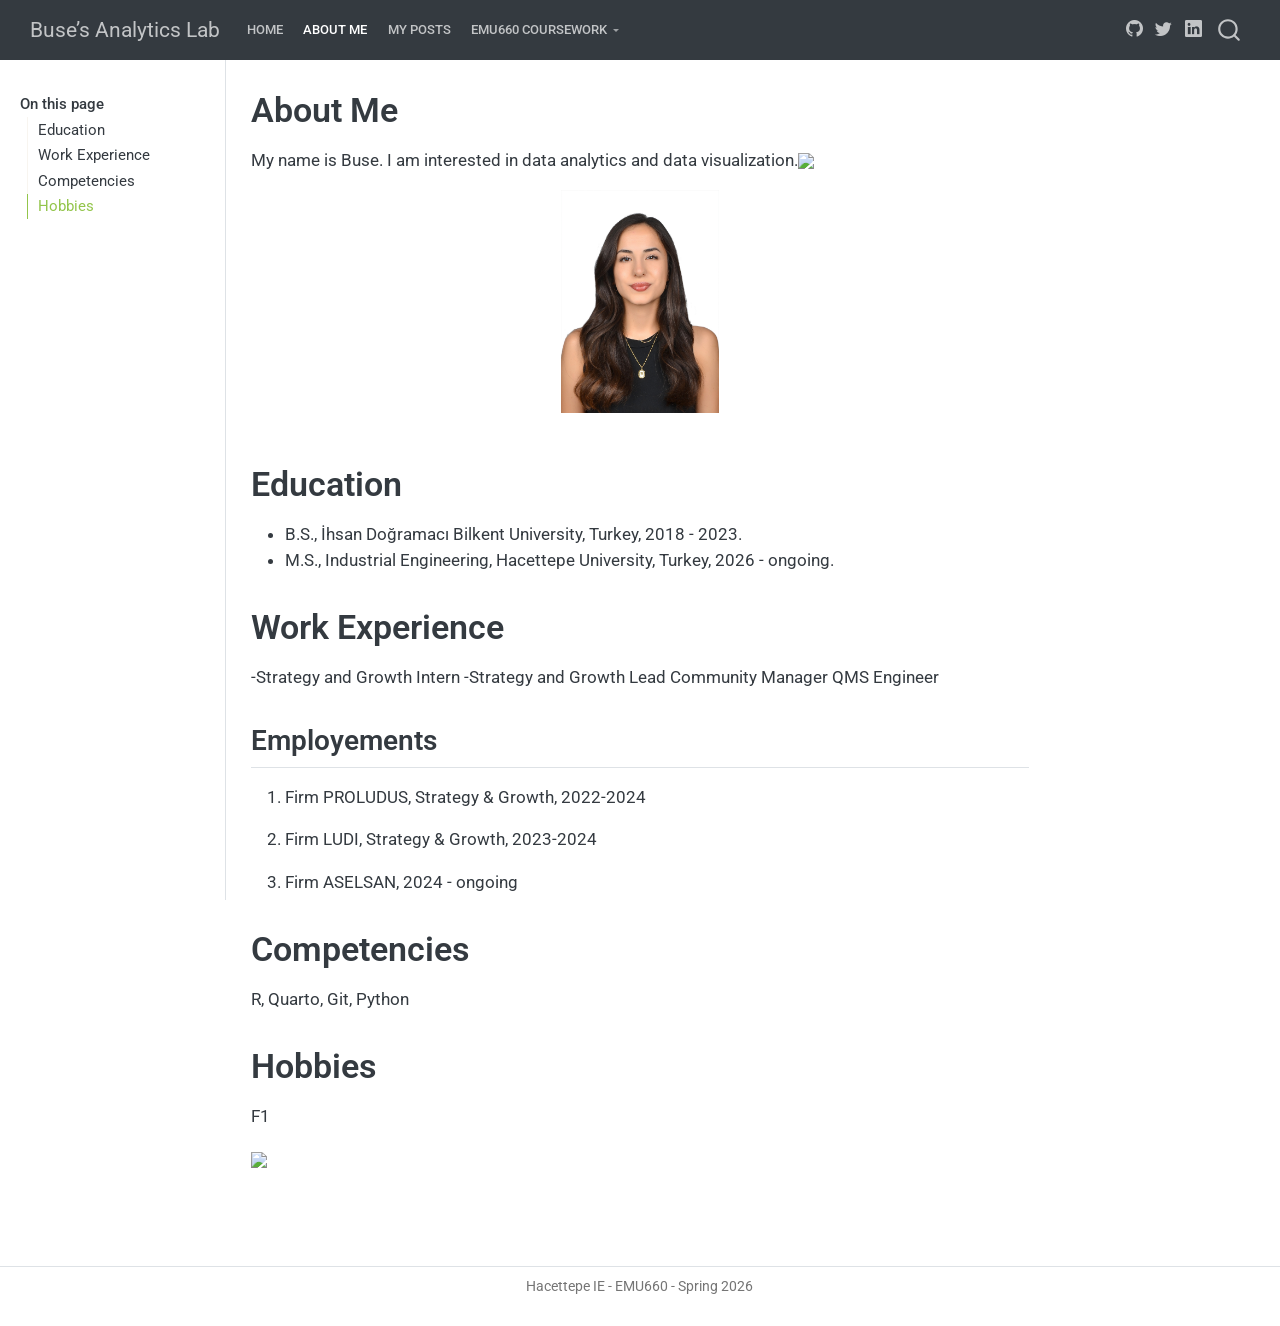
==== docs/about.html @ 3fb6883b "theme" ====
<!DOCTYPE html>
<html xmlns="http://www.w3.org/1999/xhtml" lang="en" xml:lang="en"><head>

<meta charset="utf-8">
<meta name="generator" content="quarto-1.9.35">

<meta name="viewport" content="width=device-width, initial-scale=1.0, user-scalable=yes">


<title>About Me – Buse’s Analytics Lab</title>
<style>
/* Default styles provided by pandoc.
** See https://pandoc.org/MANUAL.html#variables-for-html for config info.
*/
code{white-space: pre-wrap;}
span.smallcaps{font-variant: small-caps;}
div.columns{display: flex; gap: min(4vw, 1.5em);}
div.column{flex: auto; overflow-x: auto;}
div.hanging-indent{margin-left: 1.5em; text-indent: -1.5em;}
ul.task-list{list-style: none;}
ul.task-list li input[type="checkbox"] {
  width: 0.8em;
  margin: 0 0.8em 0.2em -1em; /* quarto-specific, see https://github.com/quarto-dev/quarto-cli/issues/4556 */ 
  vertical-align: middle;
}
</style>


<script src="site_libs/quarto-nav/quarto-nav.js"></script>
<script src="site_libs/quarto-nav/headroom.min.js"></script>
<script src="site_libs/clipboard/clipboard.min.js"></script>
<script src="site_libs/quarto-search/autocomplete.umd.js"></script>
<script src="site_libs/quarto-search/fuse.min.js"></script>
<script src="site_libs/quarto-search/quarto-search.js"></script>
<meta name="quarto:offset" content="./">
<script src="site_libs/quarto-html/quarto.js" type="module"></script>
<script src="site_libs/quarto-html/tabsets/tabsets.js" type="module"></script>
<script src="site_libs/quarto-html/popper.min.js"></script>
<script src="site_libs/quarto-html/tippy.umd.min.js"></script>
<script src="site_libs/quarto-html/anchor.min.js"></script>
<link href="site_libs/quarto-html/tippy.css" rel="stylesheet">
<link href="site_libs/quarto-html/quarto-syntax-highlighting-46f66b053e56abd73bb6e954d61a315b.css" rel="stylesheet" id="quarto-text-highlighting-styles">
<script src="site_libs/bootstrap/bootstrap.min.js"></script>
<link href="site_libs/bootstrap/bootstrap-icons.css" rel="stylesheet">
<link href="site_libs/bootstrap/bootstrap-ee70a2fd9df5cf4968f0e9381ab63cde.min.css" rel="stylesheet" append-hash="true" id="quarto-bootstrap" data-mode="light">
<script id="quarto-search-options" type="application/json">{
  "location": "navbar",
  "copy-button": false,
  "collapse-after": 3,
  "panel-placement": "end",
  "type": "overlay",
  "limit": 50,
  "keyboard-shortcut": [
    "f",
    "/",
    "s"
  ],
  "show-item-context": false,
  "language": {
    "search-no-results-text": "No results",
    "search-matching-documents-text": "matching documents",
    "search-copy-link-title": "Copy link to search",
    "search-hide-matches-text": "Hide additional matches",
    "search-more-match-text": "more match in this document",
    "search-more-matches-text": "more matches in this document",
    "search-clear-button-title": "Clear",
    "search-text-placeholder": "",
    "search-detached-cancel-button-title": "Cancel",
    "search-submit-button-title": "Submit",
    "search-label": "Search"
  }
}</script>


<link rel="stylesheet" href="styles.css">
</head>

<body class="docked nav-fixed quarto-light">

<div id="quarto-search-results"></div>
  <header id="quarto-header" class="headroom fixed-top">
    <nav class="navbar navbar-expand-lg " data-bs-theme="dark">
      <div class="navbar-container container-fluid">
      <div class="navbar-brand-container mx-auto">
    <a class="navbar-brand" href="./index.html">
    <span class="navbar-title">Buse’s Analytics Lab</span>
    </a>
  </div>
            <div id="quarto-search" class="" title="Search"></div>
          <button class="navbar-toggler" type="button" data-bs-toggle="collapse" data-bs-target="#navbarCollapse" aria-controls="navbarCollapse" role="menu" aria-expanded="false" aria-label="Toggle navigation" onclick="if (window.quartoToggleHeadroom) { window.quartoToggleHeadroom(); }">
  <span class="navbar-toggler-icon"></span>
</button>
          <div class="collapse navbar-collapse" id="navbarCollapse">
            <ul class="navbar-nav navbar-nav-scroll me-auto">
  <li class="nav-item">
    <a class="nav-link" href="./index.html"> 
<span class="menu-text">Home</span></a>
  </li>  
  <li class="nav-item">
    <a class="nav-link active" href="./about.html" aria-current="page"> 
<span class="menu-text">About Me</span></a>
  </li>  
  <li class="nav-item">
    <a class="nav-link" href="./posts.html"> 
<span class="menu-text">My Posts</span></a>
  </li>  
  <li class="nav-item dropdown ">
    <a class="nav-link dropdown-toggle" href="#" id="nav-menu-emu660-coursework" role="link" data-bs-toggle="dropdown" aria-expanded="false">
 <span class="menu-text">EMU660 Coursework</span>
    </a>
    <ul class="dropdown-menu" aria-labelledby="nav-menu-emu660-coursework">    
        <li>
    <a class="dropdown-item" href="./assignments.html">
 <span class="dropdown-text">Assignments</span></a>
  </li>  
        <li>
    <a class="dropdown-item" href="./project.html">
 <span class="dropdown-text">Project</span></a>
  </li>  
    </ul>
  </li>
</ul>
          </div> <!-- /navcollapse -->
            <div class="quarto-navbar-tools tools-wide">
    <a href="https://emu-hacettepe-analytics.github.io/emu660-spring2026-buseyidogan26/about.html" title="" class="quarto-navigation-tool px-1" aria-label=""><i class="bi bi-github"></i></a>
    <a href="https://twitter.com" title="" class="quarto-navigation-tool px-1" aria-label=""><i class="bi bi-twitter"></i></a>
    <a href="https://www.linkedin.com/in/buse-eyidoğan-179a391bb?utm_source=share_via&amp;utm_content=profile&amp;utm_medium=member_ios" title="" class="quarto-navigation-tool px-1" aria-label=""><i class="bi bi-linkedin"></i></a>
</div>
      </div> <!-- /container-fluid -->
    </nav>
</header>
<!-- content -->
<div id="quarto-content" class="quarto-container page-columns page-rows-contents page-layout-article page-navbar">
<!-- sidebar -->
  <nav id="quarto-sidebar" class="sidebar collapse collapse-horizontal quarto-sidebar-collapse-item sidebar-navigation docked overflow-auto">
    <nav id="TOC" role="doc-toc" class="toc-active">
    <h2 id="toc-title">On this page</h2>
   
  <ul>
  <li><a href="#education" id="toc-education" class="nav-link active" data-scroll-target="#education">Education</a></li>
  <li><a href="#work-experience" id="toc-work-experience" class="nav-link" data-scroll-target="#work-experience">Work Experience</a>
  <ul class="collapse">
  <li><a href="#employements" id="toc-employements" class="nav-link" data-scroll-target="#employements">Employements</a></li>
  </ul></li>
  <li><a href="#competencies" id="toc-competencies" class="nav-link" data-scroll-target="#competencies">Competencies</a></li>
  <li><a href="#hobbies" id="toc-hobbies" class="nav-link" data-scroll-target="#hobbies">Hobbies</a></li>
  </ul>
</nav>
</nav>
<div id="quarto-sidebar-glass" class="quarto-sidebar-collapse-item" data-bs-toggle="collapse" data-bs-target=".quarto-sidebar-collapse-item"></div>
<!-- margin-sidebar -->
    <div id="quarto-margin-sidebar" class="sidebar margin-sidebar zindex-bottom">
    </div>
<!-- main -->
<main class="content" id="quarto-document-content">

<header id="title-block-header" class="quarto-title-block default">
<div class="quarto-title">
<h1 class="title">About Me</h1>
</div>



<div class="quarto-title-meta">

    
  
    
  </div>
  


</header>


<p>My name is Buse. I am interested in data analytics and data visualization.<img src="https://media3.giphy.com/media/v1.Y2lkPTc5MGI3NjExd25ycTlsNHBscjhxY2doNWNkNmxwaXU2MWpmZmt5aDAzOXpjMnJ4dyZlcD12MV9pbnRlcm5hbF9naWZfYnlfaWQmY3Q9Zw/xT9C25UNTwfZuk85WP/giphy.gif" class="img-fluid" width="131"></p>
<div class="quarto-figure quarto-figure-center">
<figure class="figure">
<p><img src="images/buse.JPG" class="quarto-figure quarto-figure-center figure-img" style="width:4.2cm;height:5.9cm"></p>
</figure>
</div>
<section id="education" class="level1">
<h1>Education</h1>
<ul>
<li>B.S., İhsan Doğramacı Bilkent University, Turkey, 2018 - 2023.</li>
<li>M.S., Industrial Engineering, Hacettepe University, Turkey, 2026 - ongoing.</li>
</ul>
</section>
<section id="work-experience" class="level1">
<h1>Work Experience</h1>
<p>-Strategy and Growth Intern -Strategy and Growth Lead Community Manager QMS Engineer</p>
<section id="employements" class="level2">
<h2 class="anchored" data-anchor-id="employements">Employements</h2>
<ol type="1">
<li><p>Firm PROLUDUS, Strategy &amp; Growth, 2022-2024</p></li>
<li><p>Firm LUDI, Strategy &amp; Growth, 2023-2024</p></li>
<li><p>Firm ASELSAN, 2024 - ongoing</p></li>
</ol>
</section>
</section>
<section id="competencies" class="level1">
<h1>Competencies</h1>
<p>R, Quarto, Git, Python</p>
</section>
<section id="hobbies" class="level1">
<h1>Hobbies</h1>
<p>F1</p>
<p><img src="https://media1.giphy.com/media/v1.Y2lkPTc5MGI3NjExZXc0NzE2MzVzMmNwZmR6MG54a20zd2dpbXdqZHBzNnlwano4amI5aiZlcD12MV9pbnRlcm5hbF9naWZfYnlfaWQmY3Q9Zw/Irb20yXtA2QStkUnrE/giphy.gif" class="img-fluid" width="160"></p>


</section>

<a onclick="window.scrollTo(0, 0); return false;" role="button" id="quarto-back-to-top"><i class="bi bi-arrow-up"></i> Back to top</a></main> <!-- /main -->
<script id="quarto-html-after-body" type="application/javascript">
  window.document.addEventListener("DOMContentLoaded", function (event) {
    const icon = "";
    const anchorJS = new window.AnchorJS();
    anchorJS.options = {
      placement: 'right',
      icon: icon
    };
    anchorJS.add('.anchored');
    const isCodeAnnotation = (el) => {
      for (const clz of el.classList) {
        if (clz.startsWith('code-annotation-')) {                     
          return true;
        }
      }
      return false;
    }
    const onCopySuccess = function(e) {
      // button target
      const button = e.trigger;
      // don't keep focus
      button.blur();
      // flash "checked"
      button.classList.add('code-copy-button-checked');
      var currentTitle = button.getAttribute("title");
      button.setAttribute("title", "Copied!");
      let tooltip;
      if (window.bootstrap) {
        button.setAttribute("data-bs-toggle", "tooltip");
        button.setAttribute("data-bs-placement", "left");
        button.setAttribute("data-bs-title", "Copied!");
        tooltip = new bootstrap.Tooltip(button, 
          { trigger: "manual", 
            customClass: "code-copy-button-tooltip",
            offset: [0, -8]});
        tooltip.show();    
      }
      setTimeout(function() {
        if (tooltip) {
          tooltip.hide();
          button.removeAttribute("data-bs-title");
          button.removeAttribute("data-bs-toggle");
          button.removeAttribute("data-bs-placement");
        }
        button.setAttribute("title", currentTitle);
        button.classList.remove('code-copy-button-checked');
      }, 1000);
      // clear code selection
      e.clearSelection();
    }
    const getTextToCopy = function(trigger) {
      const outerScaffold = trigger.parentElement.cloneNode(true);
      const codeEl = outerScaffold.querySelector('code');
      for (const childEl of codeEl.children) {
        if (isCodeAnnotation(childEl)) {
          childEl.remove();
        }
      }
      return codeEl.innerText;
    }
    const clipboard = new window.ClipboardJS('.code-copy-button:not([data-in-quarto-modal])', {
      text: getTextToCopy
    });
    clipboard.on('success', onCopySuccess);
    if (window.document.getElementById('quarto-embedded-source-code-modal')) {
      const clipboardModal = new window.ClipboardJS('.code-copy-button[data-in-quarto-modal]', {
        text: getTextToCopy,
        container: window.document.getElementById('quarto-embedded-source-code-modal')
      });
      clipboardModal.on('success', onCopySuccess);
    }
      var localhostRegex = new RegExp(/^(?:http|https):\/\/localhost\:?[0-9]*\//);
      var mailtoRegex = new RegExp(/^mailto:/);
        var filterRegex = new RegExp('/' + window.location.host + '/');
      var isInternal = (href) => {
          return filterRegex.test(href) || localhostRegex.test(href) || mailtoRegex.test(href);
      }
      // Inspect non-navigation links and adorn them if external
     var links = window.document.querySelectorAll('a[href]:not(.nav-link):not(.navbar-brand):not(.toc-action):not(.sidebar-link):not(.sidebar-item-toggle):not(.pagination-link):not(.no-external):not([aria-hidden]):not(.dropdown-item):not(.quarto-navigation-tool):not(.about-link)');
      for (var i=0; i<links.length; i++) {
        const link = links[i];
        if (!isInternal(link.href)) {
          // undo the damage that might have been done by quarto-nav.js in the case of
          // links that we want to consider external
          if (link.dataset.originalHref !== undefined) {
            link.href = link.dataset.originalHref;
          }
        }
      }
    function tippyHover(el, contentFn, onTriggerFn, onUntriggerFn) {
      const config = {
        allowHTML: true,
        maxWidth: 500,
        delay: 100,
        arrow: false,
        appendTo: function(el) {
            return el.parentElement;
        },
        interactive: true,
        interactiveBorder: 10,
        theme: 'quarto',
        placement: 'bottom-start',
      };
      if (contentFn) {
        config.content = contentFn;
      }
      if (onTriggerFn) {
        config.onTrigger = onTriggerFn;
      }
      if (onUntriggerFn) {
        config.onUntrigger = onUntriggerFn;
      }
      window.tippy(el, config); 
    }
    const noterefs = window.document.querySelectorAll('a[role="doc-noteref"]');
    for (var i=0; i<noterefs.length; i++) {
      const ref = noterefs[i];
      tippyHover(ref, function() {
        // use id or data attribute instead here
        let href = ref.getAttribute('data-footnote-href') || ref.getAttribute('href');
        try { href = new URL(href).hash; } catch {}
        const id = href.replace(/^#\/?/, "");
        const note = window.document.getElementById(id);
        if (note) {
          return note.innerHTML;
        } else {
          return "";
        }
      });
    }
    const xrefs = window.document.querySelectorAll('a.quarto-xref');
    const processXRef = (id, note) => {
      // Strip column container classes
      const stripColumnClz = (el) => {
        el.classList.remove("page-full", "page-columns");
        if (el.children) {
          for (const child of el.children) {
            stripColumnClz(child);
          }
        }
      }
      stripColumnClz(note)
      if (id === null || id.startsWith('sec-')) {
        // Special case sections, only their first couple elements
        const container = document.createElement("div");
        if (note.children && note.children.length > 2) {
          container.appendChild(note.children[0].cloneNode(true));
          for (let i = 1; i < note.children.length; i++) {
            const child = note.children[i];
            if (child.tagName === "P" && child.innerText === "") {
              continue;
            } else {
              container.appendChild(child.cloneNode(true));
              break;
            }
          }
          if (window.Quarto?.typesetMath) {
            window.Quarto.typesetMath(container);
          }
          return container.innerHTML
        } else {
          if (window.Quarto?.typesetMath) {
            window.Quarto.typesetMath(note);
          }
          return note.innerHTML;
        }
      } else {
        // Remove any anchor links if they are present
        const anchorLink = note.querySelector('a.anchorjs-link');
        if (anchorLink) {
          anchorLink.remove();
        }
        if (window.Quarto?.typesetMath) {
          window.Quarto.typesetMath(note);
        }
        if (note.classList.contains("callout")) {
          return note.outerHTML;
        } else {
          return note.innerHTML;
        }
      }
    }
    for (var i=0; i<xrefs.length; i++) {
      const xref = xrefs[i];
      tippyHover(xref, undefined, function(instance) {
        instance.disable();
        let url = xref.getAttribute('href');
        let hash = undefined; 
        if (url.startsWith('#')) {
          hash = url;
        } else {
          try { hash = new URL(url).hash; } catch {}
        }
        if (hash) {
          const id = hash.replace(/^#\/?/, "");
          const note = window.document.getElementById(id);
          if (note !== null) {
            try {
              const html = processXRef(id, note.cloneNode(true));
              instance.setContent(html);
            } finally {
              instance.enable();
              instance.show();
            }
          } else {
            // See if we can fetch this
            fetch(url.split('#')[0])
            .then(res => res.text())
            .then(html => {
              const parser = new DOMParser();
              const htmlDoc = parser.parseFromString(html, "text/html");
              const note = htmlDoc.getElementById(id);
              if (note !== null) {
                const html = processXRef(id, note);
                instance.setContent(html);
              } 
            }).finally(() => {
              instance.enable();
              instance.show();
            });
          }
        } else {
          // See if we can fetch a full url (with no hash to target)
          // This is a special case and we should probably do some content thinning / targeting
          fetch(url)
          .then(res => res.text())
          .then(html => {
            const parser = new DOMParser();
            const htmlDoc = parser.parseFromString(html, "text/html");
            const note = htmlDoc.querySelector('main.content');
            if (note !== null) {
              // This should only happen for chapter cross references
              // (since there is no id in the URL)
              // remove the first header
              if (note.children.length > 0 && note.children[0].tagName === "HEADER") {
                note.children[0].remove();
              }
              const html = processXRef(null, note);
              instance.setContent(html);
            } 
          }).finally(() => {
            instance.enable();
            instance.show();
          });
        }
      }, function(instance) {
      });
    }
        let selectedAnnoteEl;
        const selectorForAnnotation = ( cell, annotation) => {
          let cellAttr = 'data-code-cell="' + cell + '"';
          let lineAttr = 'data-code-annotation="' +  annotation + '"';
          const selector = 'span[' + cellAttr + '][' + lineAttr + ']';
          return selector;
        }
        const selectCodeLines = (annoteEl) => {
          const doc = window.document;
          const targetCell = annoteEl.getAttribute("data-target-cell");
          const targetAnnotation = annoteEl.getAttribute("data-target-annotation");
          const annoteSpan = window.document.querySelector(selectorForAnnotation(targetCell, targetAnnotation));
          const lines = annoteSpan.getAttribute("data-code-lines").split(",");
          const lineIds = lines.map((line) => {
            return targetCell + "-" + line;
          })
          let top = null;
          let height = null;
          let parent = null;
          if (lineIds.length > 0) {
              //compute the position of the single el (top and bottom and make a div)
              const el = window.document.getElementById(lineIds[0]);
              top = el.offsetTop;
              height = el.offsetHeight;
              parent = el.parentElement.parentElement;
            if (lineIds.length > 1) {
              const lastEl = window.document.getElementById(lineIds[lineIds.length - 1]);
              const bottom = lastEl.offsetTop + lastEl.offsetHeight;
              height = bottom - top;
            }
            if (top !== null && height !== null && parent !== null) {
              // cook up a div (if necessary) and position it 
              let div = window.document.getElementById("code-annotation-line-highlight");
              if (div === null) {
                div = window.document.createElement("div");
                div.setAttribute("id", "code-annotation-line-highlight");
                div.style.position = 'absolute';
                parent.appendChild(div);
              }
              div.style.top = top - 2 + "px";
              div.style.height = height + 4 + "px";
              div.style.left = 0;
              let gutterDiv = window.document.getElementById("code-annotation-line-highlight-gutter");
              if (gutterDiv === null) {
                gutterDiv = window.document.createElement("div");
                gutterDiv.setAttribute("id", "code-annotation-line-highlight-gutter");
                gutterDiv.style.position = 'absolute';
                const codeCell = window.document.getElementById(targetCell);
                const gutter = codeCell.querySelector('.code-annotation-gutter');
                gutter.appendChild(gutterDiv);
              }
              gutterDiv.style.top = top - 2 + "px";
              gutterDiv.style.height = height + 4 + "px";
            }
            selectedAnnoteEl = annoteEl;
          }
        };
        const unselectCodeLines = () => {
          const elementsIds = ["code-annotation-line-highlight", "code-annotation-line-highlight-gutter"];
          elementsIds.forEach((elId) => {
            const div = window.document.getElementById(elId);
            if (div) {
              div.remove();
            }
          });
          selectedAnnoteEl = undefined;
        };
          // Handle positioning of the toggle
      window.addEventListener(
        "resize",
        throttle(() => {
          elRect = undefined;
          if (selectedAnnoteEl) {
            selectCodeLines(selectedAnnoteEl);
          }
        }, 10)
      );
      function throttle(fn, ms) {
      let throttle = false;
      let timer;
        return (...args) => {
          if(!throttle) { // first call gets through
              fn.apply(this, args);
              throttle = true;
          } else { // all the others get throttled
              if(timer) clearTimeout(timer); // cancel #2
              timer = setTimeout(() => {
                fn.apply(this, args);
                timer = throttle = false;
              }, ms);
          }
        };
      }
        // Attach click handler to the DT
        const annoteDls = window.document.querySelectorAll('dt[data-target-cell]');
        for (const annoteDlNode of annoteDls) {
          annoteDlNode.addEventListener('click', (event) => {
            const clickedEl = event.target;
            if (clickedEl !== selectedAnnoteEl) {
              unselectCodeLines();
              const activeEl = window.document.querySelector('dt[data-target-cell].code-annotation-active');
              if (activeEl) {
                activeEl.classList.remove('code-annotation-active');
              }
              selectCodeLines(clickedEl);
              clickedEl.classList.add('code-annotation-active');
            } else {
              // Unselect the line
              unselectCodeLines();
              clickedEl.classList.remove('code-annotation-active');
            }
          });
        }
    const findCites = (el) => {
      const parentEl = el.parentElement;
      if (parentEl) {
        const cites = parentEl.dataset.cites;
        if (cites) {
          return {
            el,
            cites: cites.split(' ')
          };
        } else {
          return findCites(el.parentElement)
        }
      } else {
        return undefined;
      }
    };
    var bibliorefs = window.document.querySelectorAll('a[role="doc-biblioref"]');
    for (var i=0; i<bibliorefs.length; i++) {
      const ref = bibliorefs[i];
      const citeInfo = findCites(ref);
      if (citeInfo) {
        tippyHover(citeInfo.el, function() {
          var popup = window.document.createElement('div');
          citeInfo.cites.forEach(function(cite) {
            var citeDiv = window.document.createElement('div');
            citeDiv.classList.add('hanging-indent');
            citeDiv.classList.add('csl-entry');
            var biblioDiv = window.document.getElementById('ref-' + cite);
            if (biblioDiv) {
              citeDiv.innerHTML = biblioDiv.innerHTML;
            }
            popup.appendChild(citeDiv);
          });
          return popup.innerHTML;
        });
      }
    }
  });
  </script>
</div> <!-- /content -->
<footer class="footer">
  <div class="nav-footer">
    <div class="nav-footer-left">
      &nbsp;
    </div>   
    <div class="nav-footer-center">
<p>Hacettepe IE - EMU660 - Spring 2026</p>
</div>
    <div class="nav-footer-right">
      &nbsp;
    </div>
  </div>
</footer>




</body></html>
---- docs/site_libs/quarto-html/quarto-syntax-highlighting-46f66b053e56abd73bb6e954d61a315b.css ----
/* quarto syntax highlight colors */
:root {
  --quarto-hl-ot-color: #003B4F;
  --quarto-hl-at-color: #657422;
  --quarto-hl-ss-color: #20794D;
  --quarto-hl-an-color: #5E5E5E;
  --quarto-hl-fu-color: #4758AB;
  --quarto-hl-st-color: #20794D;
  --quarto-hl-cf-color: #003B4F;
  --quarto-hl-op-color: #5E5E5E;
  --quarto-hl-er-color: #AD0000;
  --quarto-hl-bn-color: #AD0000;
  --quarto-hl-al-color: #AD0000;
  --quarto-hl-va-color: #111111;
  --quarto-hl-bu-color: inherit;
  --quarto-hl-ex-color: inherit;
  --quarto-hl-pp-color: #AD0000;
  --quarto-hl-in-color: #5E5E5E;
  --quarto-hl-vs-color: #20794D;
  --quarto-hl-wa-color: #5E5E5E;
  --quarto-hl-do-color: #5E5E5E;
  --quarto-hl-im-color: #00769E;
  --quarto-hl-ch-color: #20794D;
  --quarto-hl-dt-color: #AD0000;
  --quarto-hl-fl-color: #AD0000;
  --quarto-hl-co-color: #5E5E5E;
  --quarto-hl-cv-color: #5E5E5E;
  --quarto-hl-cn-color: #8f5902;
  --quarto-hl-sc-color: #5E5E5E;
  --quarto-hl-dv-color: #AD0000;
  --quarto-hl-kw-color: #003B4F;
}

/* other quarto variables */
:root {
  --quarto-font-monospace: SFMono-Regular, Menlo, Monaco, Consolas, "Liberation Mono", "Courier New", monospace;
}

/* syntax highlight based on Pandoc's rules */
pre > code.sourceCode > span {
  color: #003B4F;
}

code.sourceCode > span {
  color: #003B4F;
}

div.sourceCode,
div.sourceCode pre.sourceCode {
  color: #003B4F;
}

/* Normal */
code span {
  color: #003B4F;
}

/* Alert */
code span.al {
  color: #AD0000;
  font-style: inherit;
}

/* Annotation */
code span.an {
  color: #5E5E5E;
  font-style: inherit;
}

/* Attribute */
code span.at {
  color: #657422;
  font-style: inherit;
}

/* BaseN */
code span.bn {
  color: #AD0000;
  font-style: inherit;
}

/* BuiltIn */
code span.bu {
  font-style: inherit;
}

/* ControlFlow */
code span.cf {
  color: #003B4F;
  font-weight: bold;
  font-style: inherit;
}

/* Char */
code span.ch {
  color: #20794D;
  font-style: inherit;
}

/* Constant */
code span.cn {
  color: #8f5902;
  font-style: inherit;
}

/* Comment */
code span.co {
  color: #5E5E5E;
  font-style: inherit;
}

/* CommentVar */
code span.cv {
  color: #5E5E5E;
  font-style: italic;
}

/* Documentation */
code span.do {
  color: #5E5E5E;
  font-style: italic;
}

/* DataType */
code span.dt {
  color: #AD0000;
  font-style: inherit;
}

/* DecVal */
code span.dv {
  color: #AD0000;
  font-style: inherit;
}

/* Error */
code span.er {
  color: #AD0000;
  font-style: inherit;
}

/* Extension */
code span.ex {
  font-style: inherit;
}

/* Float */
code span.fl {
  color: #AD0000;
  font-style: inherit;
}

/* Function */
code span.fu {
  color: #4758AB;
  font-style: inherit;
}

/* Import */
code span.im {
  color: #00769E;
  font-style: inherit;
}

/* Information */
code span.in {
  color: #5E5E5E;
  font-style: inherit;
}

/* Keyword */
code span.kw {
  color: #003B4F;
  font-weight: bold;
  font-style: inherit;
}

/* Operator */
code span.op {
  color: #5E5E5E;
  font-style: inherit;
}

/* Other */
code span.ot {
  color: #003B4F;
  font-style: inherit;
}

/* Preprocessor */
code span.pp {
  color: #AD0000;
  font-style: inherit;
}

/* SpecialChar */
code span.sc {
  color: #5E5E5E;
  font-style: inherit;
}

/* SpecialString */
code span.ss {
  color: #20794D;
  font-style: inherit;
}

/* String */
code span.st {
  color: #20794D;
  font-style: inherit;
}

/* Variable */
code span.va {
  color: #111111;
  font-style: inherit;
}

/* VerbatimString */
code span.vs {
  color: #20794D;
  font-style: inherit;
}

/* Warning */
code span.wa {
  color: #5E5E5E;
  font-style: italic;
}

.prevent-inlining {
  content: "</";
}

/*# sourceMappingURL=5022ed312398f59a55adce476d7327af.css.map */
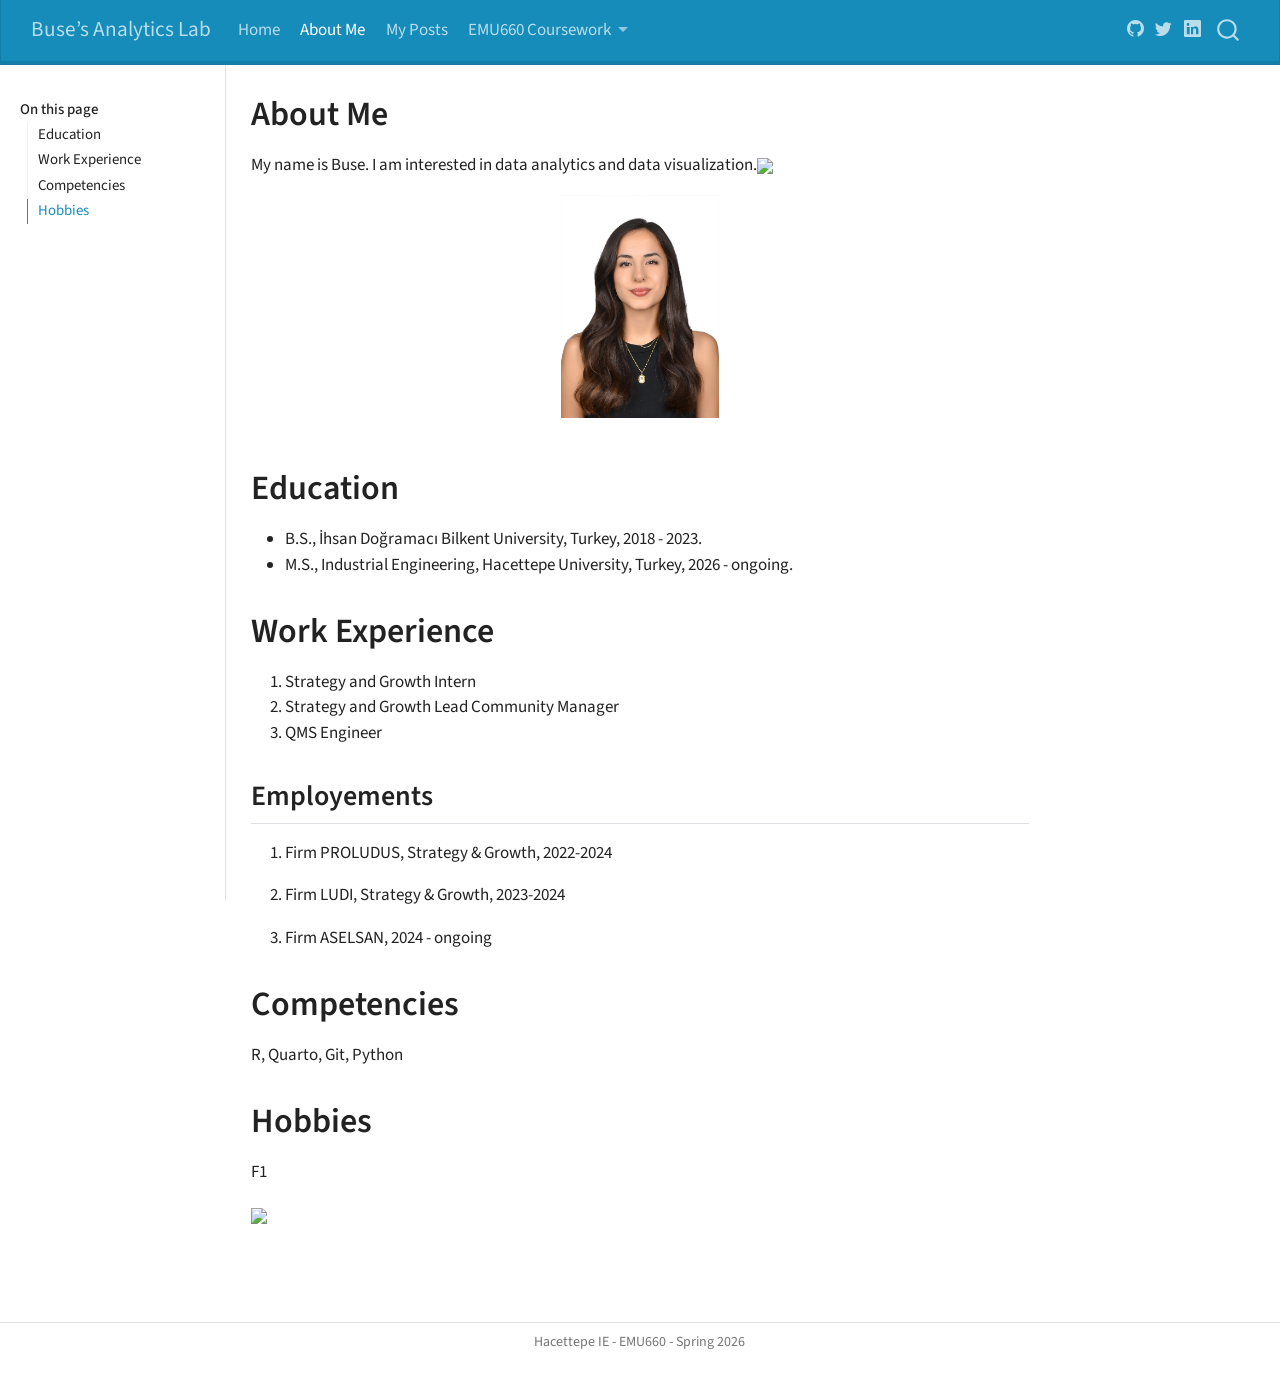
==== commit 02cb9e03: "update" ====
--- a/docs/about.html
+++ b/docs/about.html
@@ -42,7 +42,7 @@
 <link href="site_libs/quarto-html/quarto-syntax-highlighting-46f66b053e56abd73bb6e954d61a315b.css" rel="stylesheet" id="quarto-text-highlighting-styles">
 <script src="site_libs/bootstrap/bootstrap.min.js"></script>
 <link href="site_libs/bootstrap/bootstrap-icons.css" rel="stylesheet">
-<link href="site_libs/bootstrap/bootstrap-ee70a2fd9df5cf4968f0e9381ab63cde.min.css" rel="stylesheet" append-hash="true" id="quarto-bootstrap" data-mode="light">
+<link href="site_libs/bootstrap/bootstrap-dba42b0e8a73762b9a247e444e192db4.min.css" rel="stylesheet" append-hash="true" id="quarto-bootstrap" data-mode="light">
 <script id="quarto-search-options" type="application/json">{
   "location": "navbar",
   "copy-button": false,
@@ -188,7 +188,11 @@
 </section>
 <section id="work-experience" class="level1">
 <h1>Work Experience</h1>
-<p>-Strategy and Growth Intern -Strategy and Growth Lead Community Manager QMS Engineer</p>
+<ol type="1">
+<li>Strategy and Growth Intern</li>
+<li>Strategy and Growth Lead Community Manager</li>
+<li>QMS Engineer</li>
+</ol>
 <section id="employements" class="level2">
 <h2 class="anchored" data-anchor-id="employements">Employements</h2>
 <ol type="1">
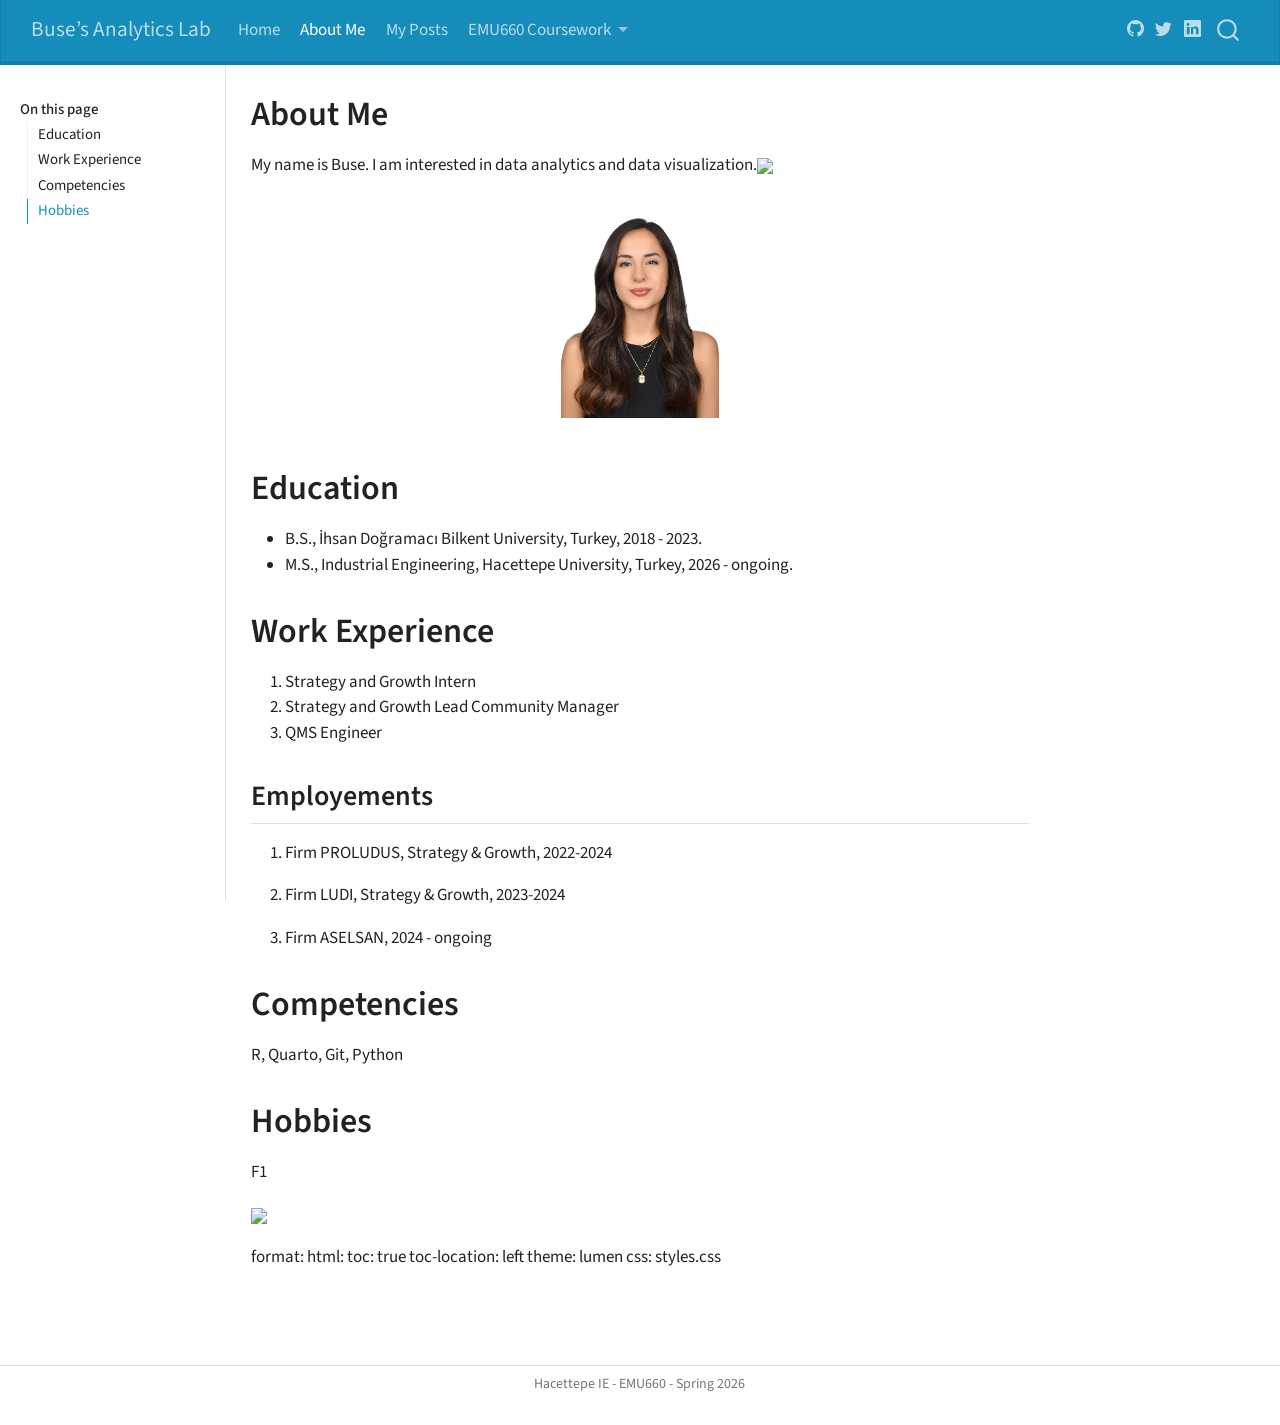
==== commit 491f2361: "about" ====
--- a/docs/about.html
+++ b/docs/about.html
@@ -210,6 +210,7 @@
 <h1>Hobbies</h1>
 <p>F1</p>
 <p><img src="https://media1.giphy.com/media/v1.Y2lkPTc5MGI3NjExZXc0NzE2MzVzMmNwZmR6MG54a20zd2dpbXdqZHBzNnlwano4amI5aiZlcD12MV9pbnRlcm5hbF9naWZfYnlfaWQmY3Q9Zw/Irb20yXtA2QStkUnrE/giphy.gif" class="img-fluid" width="160"></p>
+<p>format: html: toc: true toc-location: left theme: lumen css: styles.css</p>
 
 
 </section>
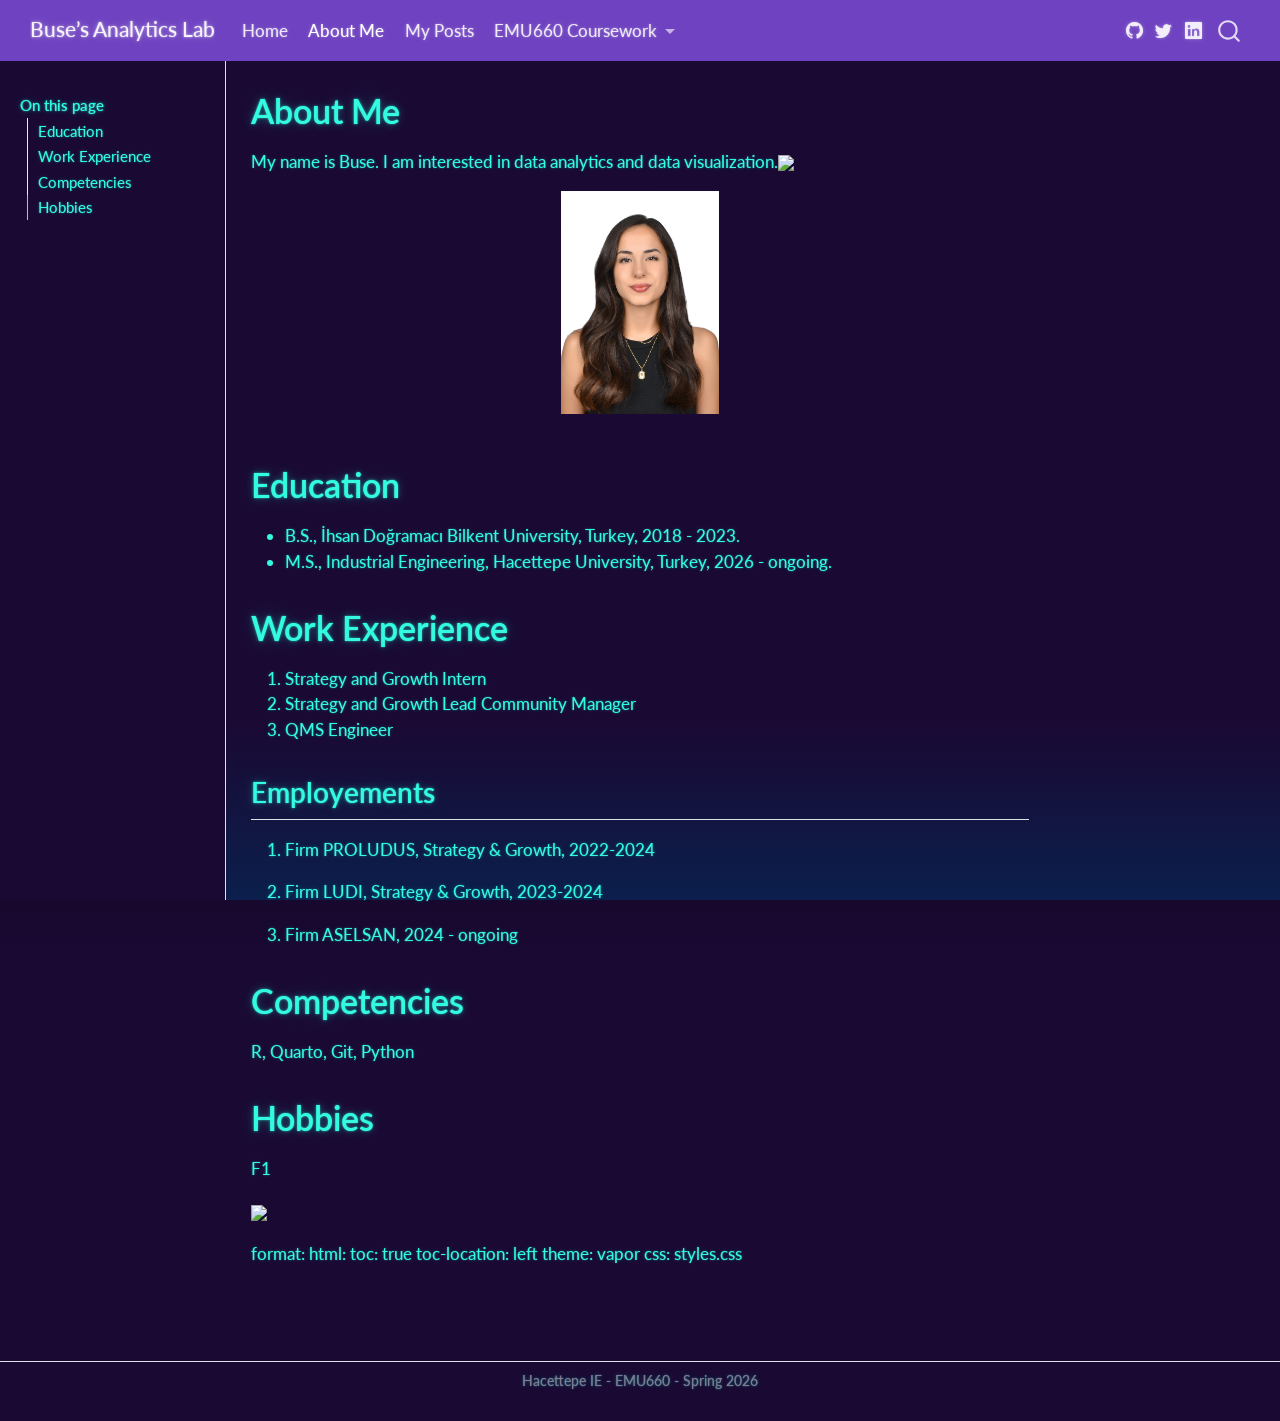
==== commit d64e9ce3: "vapor update" ====
--- a/docs/about.html
+++ b/docs/about.html
@@ -39,10 +39,10 @@
 <script src="site_libs/quarto-html/tippy.umd.min.js"></script>
 <script src="site_libs/quarto-html/anchor.min.js"></script>
 <link href="site_libs/quarto-html/tippy.css" rel="stylesheet">
-<link href="site_libs/quarto-html/quarto-syntax-highlighting-46f66b053e56abd73bb6e954d61a315b.css" rel="stylesheet" id="quarto-text-highlighting-styles">
+<link href="site_libs/quarto-html/quarto-syntax-highlighting-dark-22b4aaf4c2978829df3684e8f2c068db.css" rel="stylesheet" id="quarto-text-highlighting-styles">
 <script src="site_libs/bootstrap/bootstrap.min.js"></script>
 <link href="site_libs/bootstrap/bootstrap-icons.css" rel="stylesheet">
-<link href="site_libs/bootstrap/bootstrap-dba42b0e8a73762b9a247e444e192db4.min.css" rel="stylesheet" append-hash="true" id="quarto-bootstrap" data-mode="light">
+<link href="site_libs/bootstrap/bootstrap-7b4c3d3c5781f9c04094db3c28017c24.min.css" rel="stylesheet" append-hash="true" id="quarto-bootstrap" data-mode="dark">
 <script id="quarto-search-options" type="application/json">{
   "location": "navbar",
   "copy-button": false,
@@ -210,7 +210,7 @@
 <h1>Hobbies</h1>
 <p>F1</p>
 <p><img src="https://media1.giphy.com/media/v1.Y2lkPTc5MGI3NjExZXc0NzE2MzVzMmNwZmR6MG54a20zd2dpbXdqZHBzNnlwano4amI5aiZlcD12MV9pbnRlcm5hbF9naWZfYnlfaWQmY3Q9Zw/Irb20yXtA2QStkUnrE/giphy.gif" class="img-fluid" width="160"></p>
-<p>format: html: toc: true toc-location: left theme: lumen css: styles.css</p>
+<p>format: html: toc: true toc-location: left theme: vapor css: styles.css</p>
 
 
 </section>
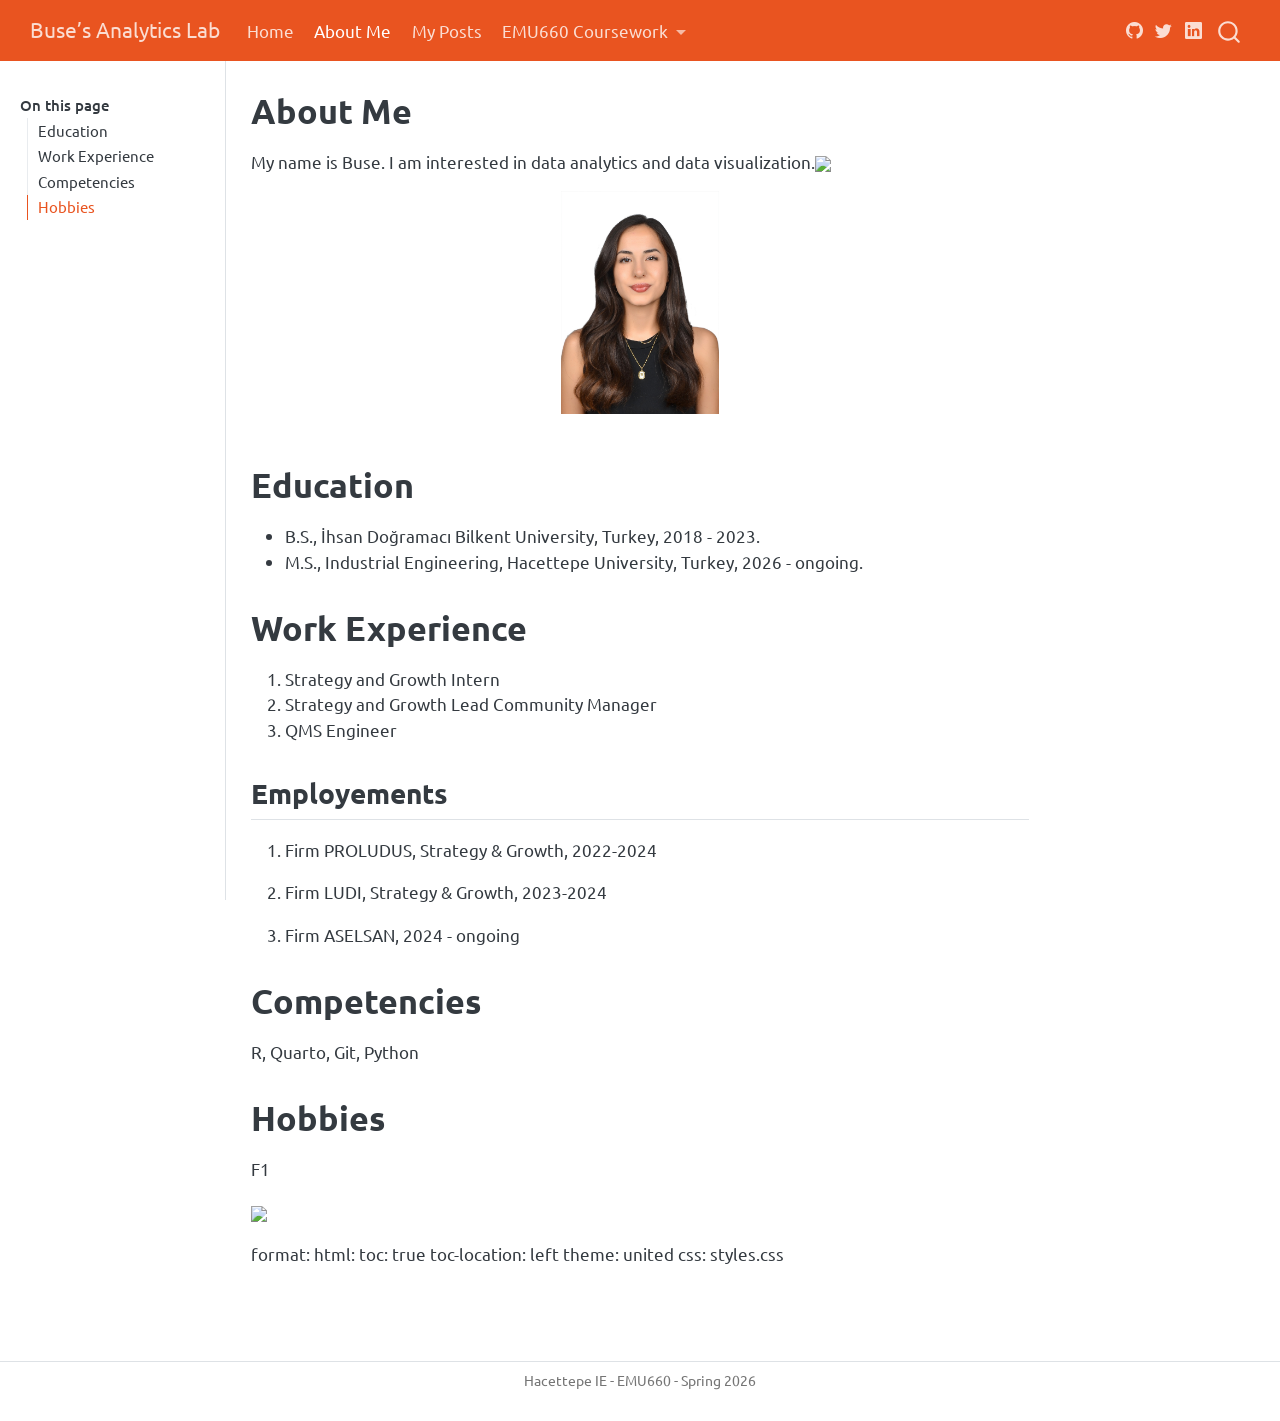
==== commit 42be210e: "united" ====
--- a/docs/about.html
+++ b/docs/about.html
@@ -39,10 +39,10 @@
 <script src="site_libs/quarto-html/tippy.umd.min.js"></script>
 <script src="site_libs/quarto-html/anchor.min.js"></script>
 <link href="site_libs/quarto-html/tippy.css" rel="stylesheet">
-<link href="site_libs/quarto-html/quarto-syntax-highlighting-dark-22b4aaf4c2978829df3684e8f2c068db.css" rel="stylesheet" id="quarto-text-highlighting-styles">
+<link href="site_libs/quarto-html/quarto-syntax-highlighting-46f66b053e56abd73bb6e954d61a315b.css" rel="stylesheet" id="quarto-text-highlighting-styles">
 <script src="site_libs/bootstrap/bootstrap.min.js"></script>
 <link href="site_libs/bootstrap/bootstrap-icons.css" rel="stylesheet">
-<link href="site_libs/bootstrap/bootstrap-7b4c3d3c5781f9c04094db3c28017c24.min.css" rel="stylesheet" append-hash="true" id="quarto-bootstrap" data-mode="dark">
+<link href="site_libs/bootstrap/bootstrap-17ca55eaf2c0610c5381a6c83ae5063d.min.css" rel="stylesheet" append-hash="true" id="quarto-bootstrap" data-mode="light">
 <script id="quarto-search-options" type="application/json">{
   "location": "navbar",
   "copy-button": false,
@@ -210,7 +210,7 @@
 <h1>Hobbies</h1>
 <p>F1</p>
 <p><img src="https://media1.giphy.com/media/v1.Y2lkPTc5MGI3NjExZXc0NzE2MzVzMmNwZmR6MG54a20zd2dpbXdqZHBzNnlwano4amI5aiZlcD12MV9pbnRlcm5hbF9naWZfYnlfaWQmY3Q9Zw/Irb20yXtA2QStkUnrE/giphy.gif" class="img-fluid" width="160"></p>
-<p>format: html: toc: true toc-location: left theme: vapor css: styles.css</p>
+<p>format: html: toc: true toc-location: left theme: united css: styles.css</p>
 
 
 </section>
--- a/docs/site_libs/quarto-html/quarto-syntax-highlighting-46f66b053e56abd73bb6e954d61a315b.css
+++ b/docs/site_libs/quarto-html/quarto-syntax-highlighting-46f66b053e56abd73bb6e954d61a315b.css
@@ -0,0 +1,236 @@
+/* quarto syntax highlight colors */
+:root {
+  --quarto-hl-ot-color: #003B4F;
+  --quarto-hl-at-color: #657422;
+  --quarto-hl-ss-color: #20794D;
+  --quarto-hl-an-color: #5E5E5E;
+  --quarto-hl-fu-color: #4758AB;
+  --quarto-hl-st-color: #20794D;
+  --quarto-hl-cf-color: #003B4F;
+  --quarto-hl-op-color: #5E5E5E;
+  --quarto-hl-er-color: #AD0000;
+  --quarto-hl-bn-color: #AD0000;
+  --quarto-hl-al-color: #AD0000;
+  --quarto-hl-va-color: #111111;
+  --quarto-hl-bu-color: inherit;
+  --quarto-hl-ex-color: inherit;
+  --quarto-hl-pp-color: #AD0000;
+  --quarto-hl-in-color: #5E5E5E;
+  --quarto-hl-vs-color: #20794D;
+  --quarto-hl-wa-color: #5E5E5E;
+  --quarto-hl-do-color: #5E5E5E;
+  --quarto-hl-im-color: #00769E;
+  --quarto-hl-ch-color: #20794D;
+  --quarto-hl-dt-color: #AD0000;
+  --quarto-hl-fl-color: #AD0000;
+  --quarto-hl-co-color: #5E5E5E;
+  --quarto-hl-cv-color: #5E5E5E;
+  --quarto-hl-cn-color: #8f5902;
+  --quarto-hl-sc-color: #5E5E5E;
+  --quarto-hl-dv-color: #AD0000;
+  --quarto-hl-kw-color: #003B4F;
+}
+
+/* other quarto variables */
+:root {
+  --quarto-font-monospace: SFMono-Regular, Menlo, Monaco, Consolas, "Liberation Mono", "Courier New", monospace;
+}
+
+/* syntax highlight based on Pandoc's rules */
+pre > code.sourceCode > span {
+  color: #003B4F;
+}
+
+code.sourceCode > span {
+  color: #003B4F;
+}
+
+div.sourceCode,
+div.sourceCode pre.sourceCode {
+  color: #003B4F;
+}
+
+/* Normal */
+code span {
+  color: #003B4F;
+}
+
+/* Alert */
+code span.al {
+  color: #AD0000;
+  font-style: inherit;
+}
+
+/* Annotation */
+code span.an {
+  color: #5E5E5E;
+  font-style: inherit;
+}
+
+/* Attribute */
+code span.at {
+  color: #657422;
+  font-style: inherit;
+}
+
+/* BaseN */
+code span.bn {
+  color: #AD0000;
+  font-style: inherit;
+}
+
+/* BuiltIn */
+code span.bu {
+  font-style: inherit;
+}
+
+/* ControlFlow */
+code span.cf {
+  color: #003B4F;
+  font-weight: bold;
+  font-style: inherit;
+}
+
+/* Char */
+code span.ch {
+  color: #20794D;
+  font-style: inherit;
+}
+
+/* Constant */
+code span.cn {
+  color: #8f5902;
+  font-style: inherit;
+}
+
+/* Comment */
+code span.co {
+  color: #5E5E5E;
+  font-style: inherit;
+}
+
+/* CommentVar */
+code span.cv {
+  color: #5E5E5E;
+  font-style: italic;
+}
+
+/* Documentation */
+code span.do {
+  color: #5E5E5E;
+  font-style: italic;
+}
+
+/* DataType */
+code span.dt {
+  color: #AD0000;
+  font-style: inherit;
+}
+
+/* DecVal */
+code span.dv {
+  color: #AD0000;
+  font-style: inherit;
+}
+
+/* Error */
+code span.er {
+  color: #AD0000;
+  font-style: inherit;
+}
+
+/* Extension */
+code span.ex {
+  font-style: inherit;
+}
+
+/* Float */
+code span.fl {
+  color: #AD0000;
+  font-style: inherit;
+}
+
+/* Function */
+code span.fu {
+  color: #4758AB;
+  font-style: inherit;
+}
+
+/* Import */
+code span.im {
+  color: #00769E;
+  font-style: inherit;
+}
+
+/* Information */
+code span.in {
+  color: #5E5E5E;
+  font-style: inherit;
+}
+
+/* Keyword */
+code span.kw {
+  color: #003B4F;
+  font-weight: bold;
+  font-style: inherit;
+}
+
+/* Operator */
+code span.op {
+  color: #5E5E5E;
+  font-style: inherit;
+}
+
+/* Other */
+code span.ot {
+  color: #003B4F;
+  font-style: inherit;
+}
+
+/* Preprocessor */
+code span.pp {
+  color: #AD0000;
+  font-style: inherit;
+}
+
+/* SpecialChar */
+code span.sc {
+  color: #5E5E5E;
+  font-style: inherit;
+}
+
+/* SpecialString */
+code span.ss {
+  color: #20794D;
+  font-style: inherit;
+}
+
+/* String */
+code span.st {
+  color: #20794D;
+  font-style: inherit;
+}
+
+/* Variable */
+code span.va {
+  color: #111111;
+  font-style: inherit;
+}
+
+/* VerbatimString */
+code span.vs {
+  color: #20794D;
+  font-style: inherit;
+}
+
+/* Warning */
+code span.wa {
+  color: #5E5E5E;
+  font-style: italic;
+}
+
+.prevent-inlining {
+  content: "</";
+}
+
+/*# sourceMappingURL=5022ed312398f59a55adce476d7327af.css.map */
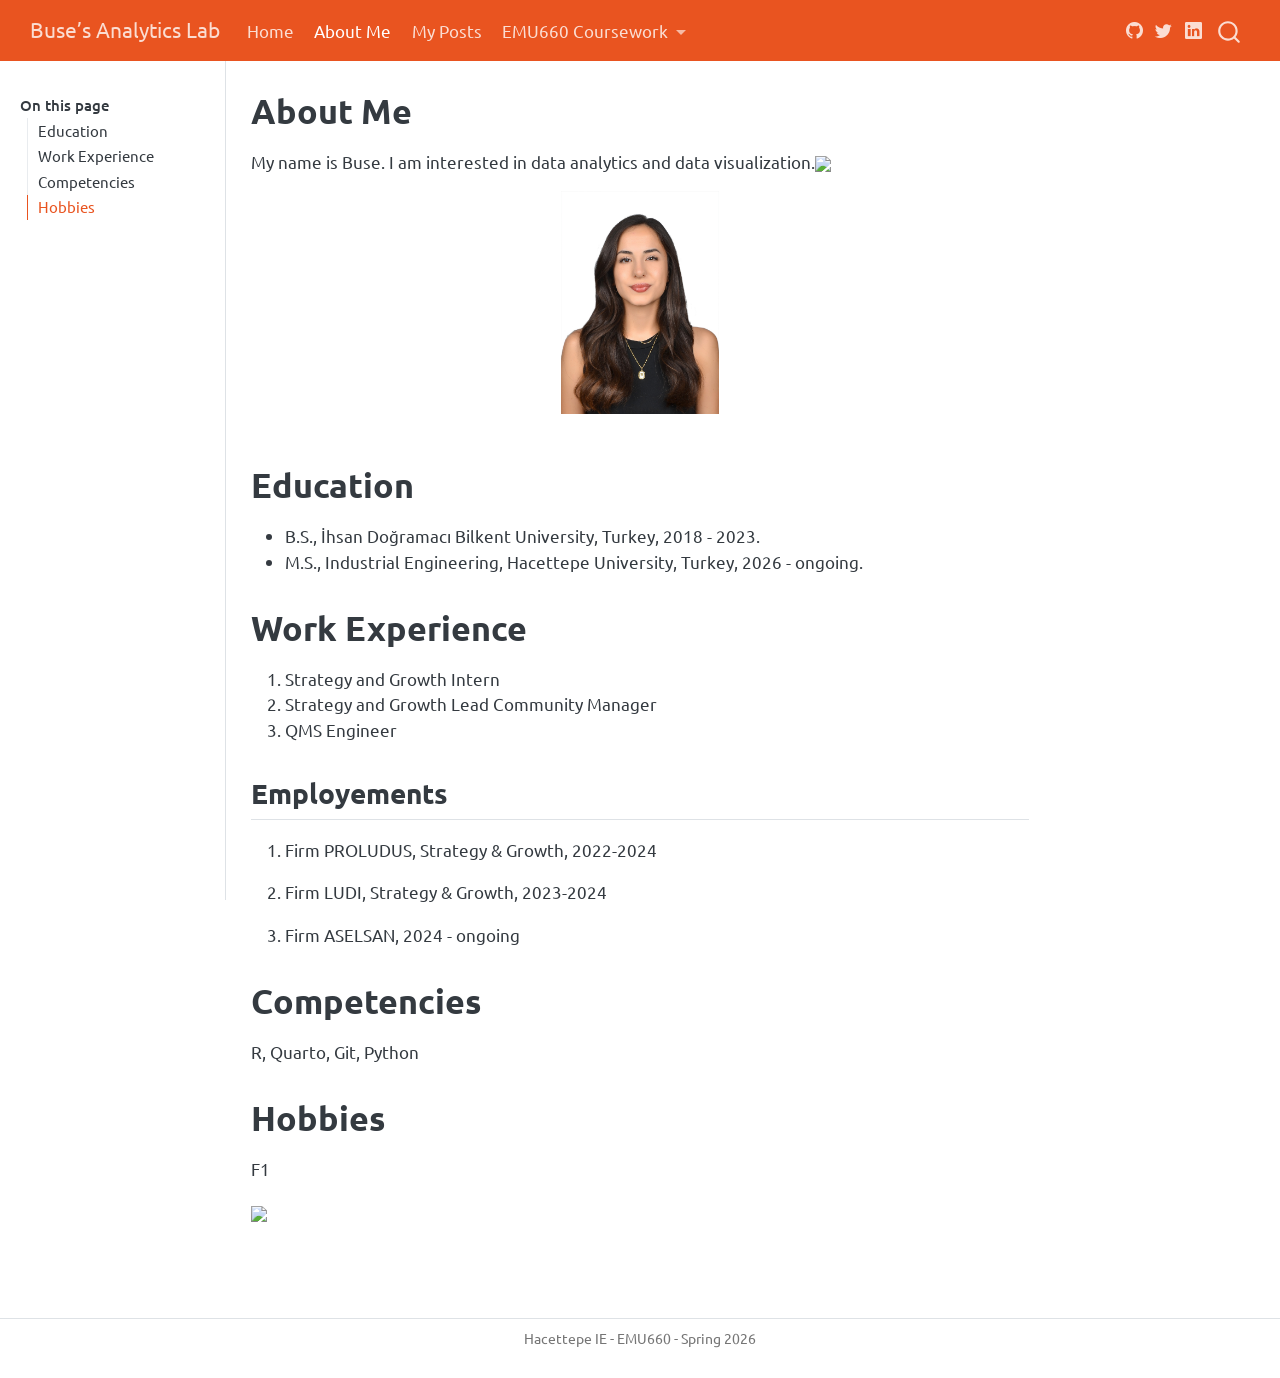
==== commit aa9d73e3: "update" ====
--- a/docs/about.html
+++ b/docs/about.html
@@ -210,7 +210,6 @@
 <h1>Hobbies</h1>
 <p>F1</p>
 <p><img src="https://media1.giphy.com/media/v1.Y2lkPTc5MGI3NjExZXc0NzE2MzVzMmNwZmR6MG54a20zd2dpbXdqZHBzNnlwano4amI5aiZlcD12MV9pbnRlcm5hbF9naWZfYnlfaWQmY3Q9Zw/Irb20yXtA2QStkUnrE/giphy.gif" class="img-fluid" width="160"></p>
-<p>format: html: toc: true toc-location: left theme: united css: styles.css</p>
 
 
 </section>
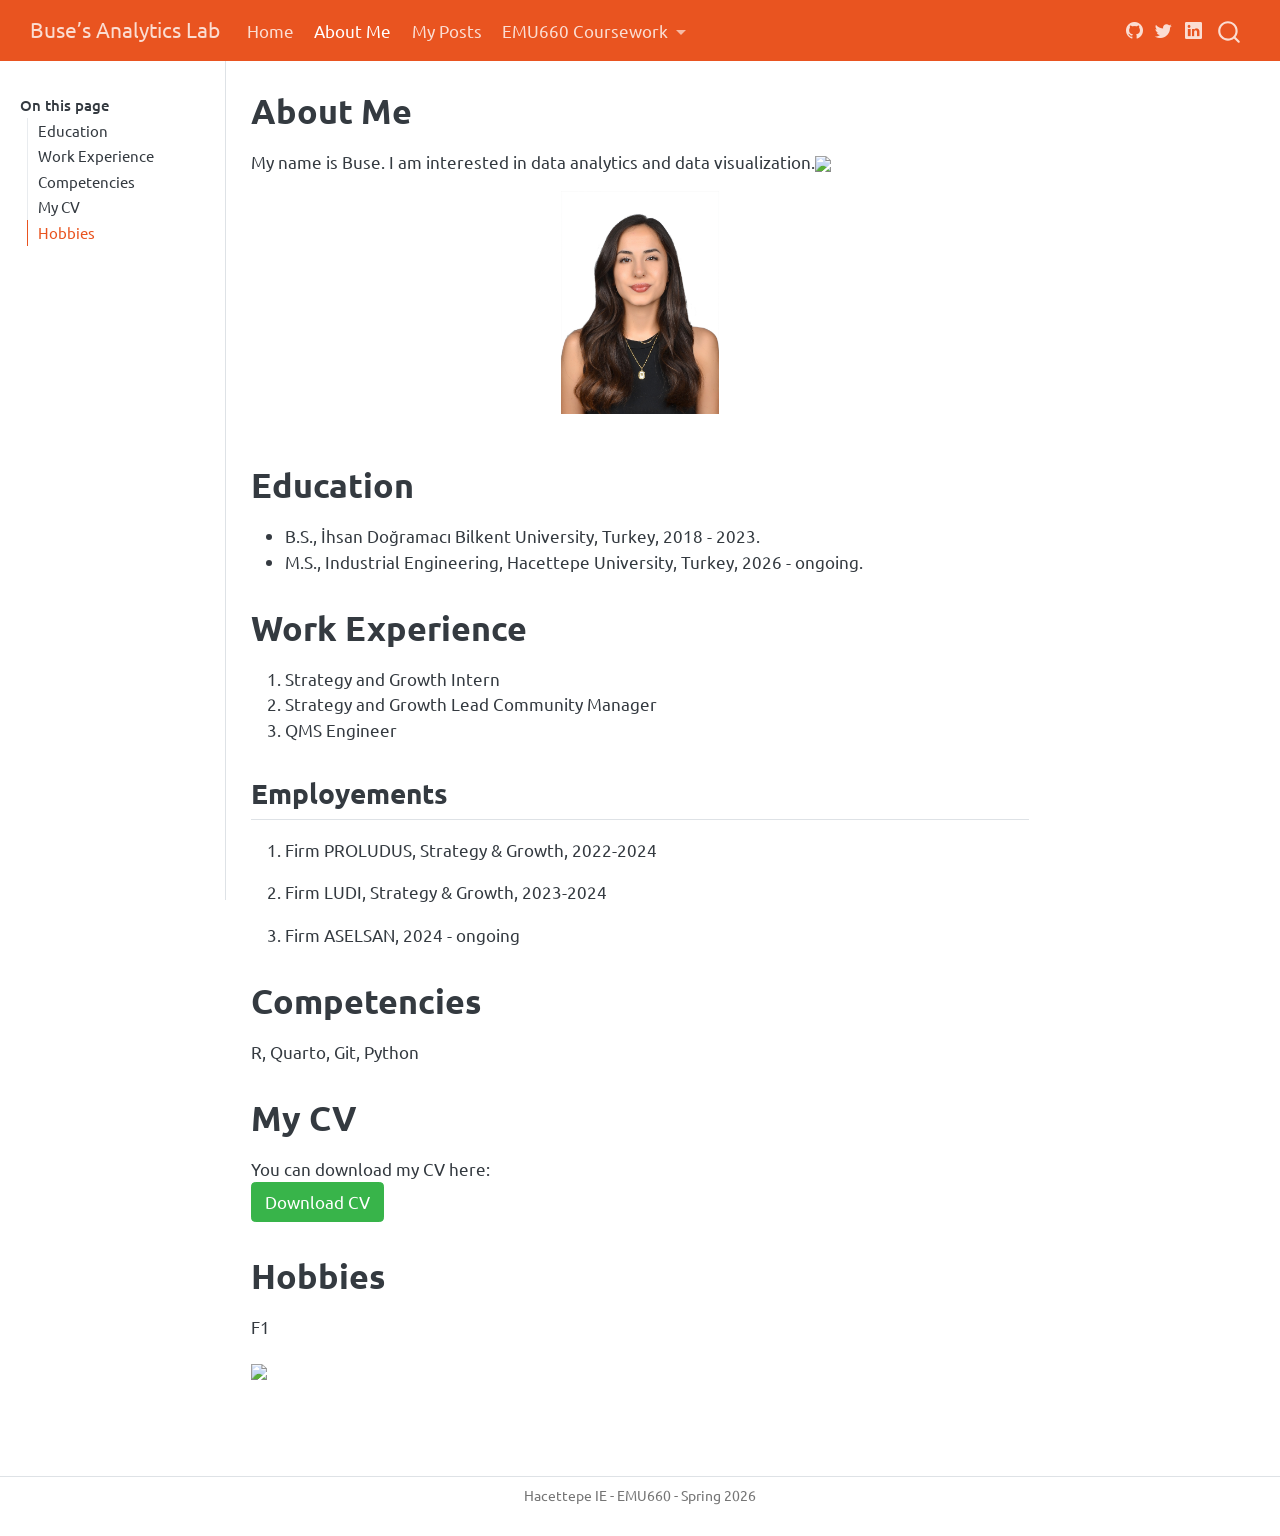
==== commit 23f4cb26: "cv" ====
--- a/docs/about.html
+++ b/docs/about.html
@@ -143,6 +143,7 @@
   <li><a href="#employements" id="toc-employements" class="nav-link" data-scroll-target="#employements">Employements</a></li>
   </ul></li>
   <li><a href="#competencies" id="toc-competencies" class="nav-link" data-scroll-target="#competencies">Competencies</a></li>
+  <li><a href="#my-cv" id="toc-my-cv" class="nav-link" data-scroll-target="#my-cv">My CV</a></li>
   <li><a href="#hobbies" id="toc-hobbies" class="nav-link" data-scroll-target="#hobbies">Hobbies</a></li>
   </ul>
 </nav>
@@ -205,6 +206,11 @@
 <section id="competencies" class="level1">
 <h1>Competencies</h1>
 <p>R, Quarto, Git, Python</p>
+</section>
+<section id="my-cv" class="level1">
+<h1>My CV</h1>
+<p>You can download my CV here:<br>
+<a href="files/Buse_Erdogan_Resume.pdf" class="btn btn-success">Download CV</a></p>
 </section>
 <section id="hobbies" class="level1">
 <h1>Hobbies</h1>
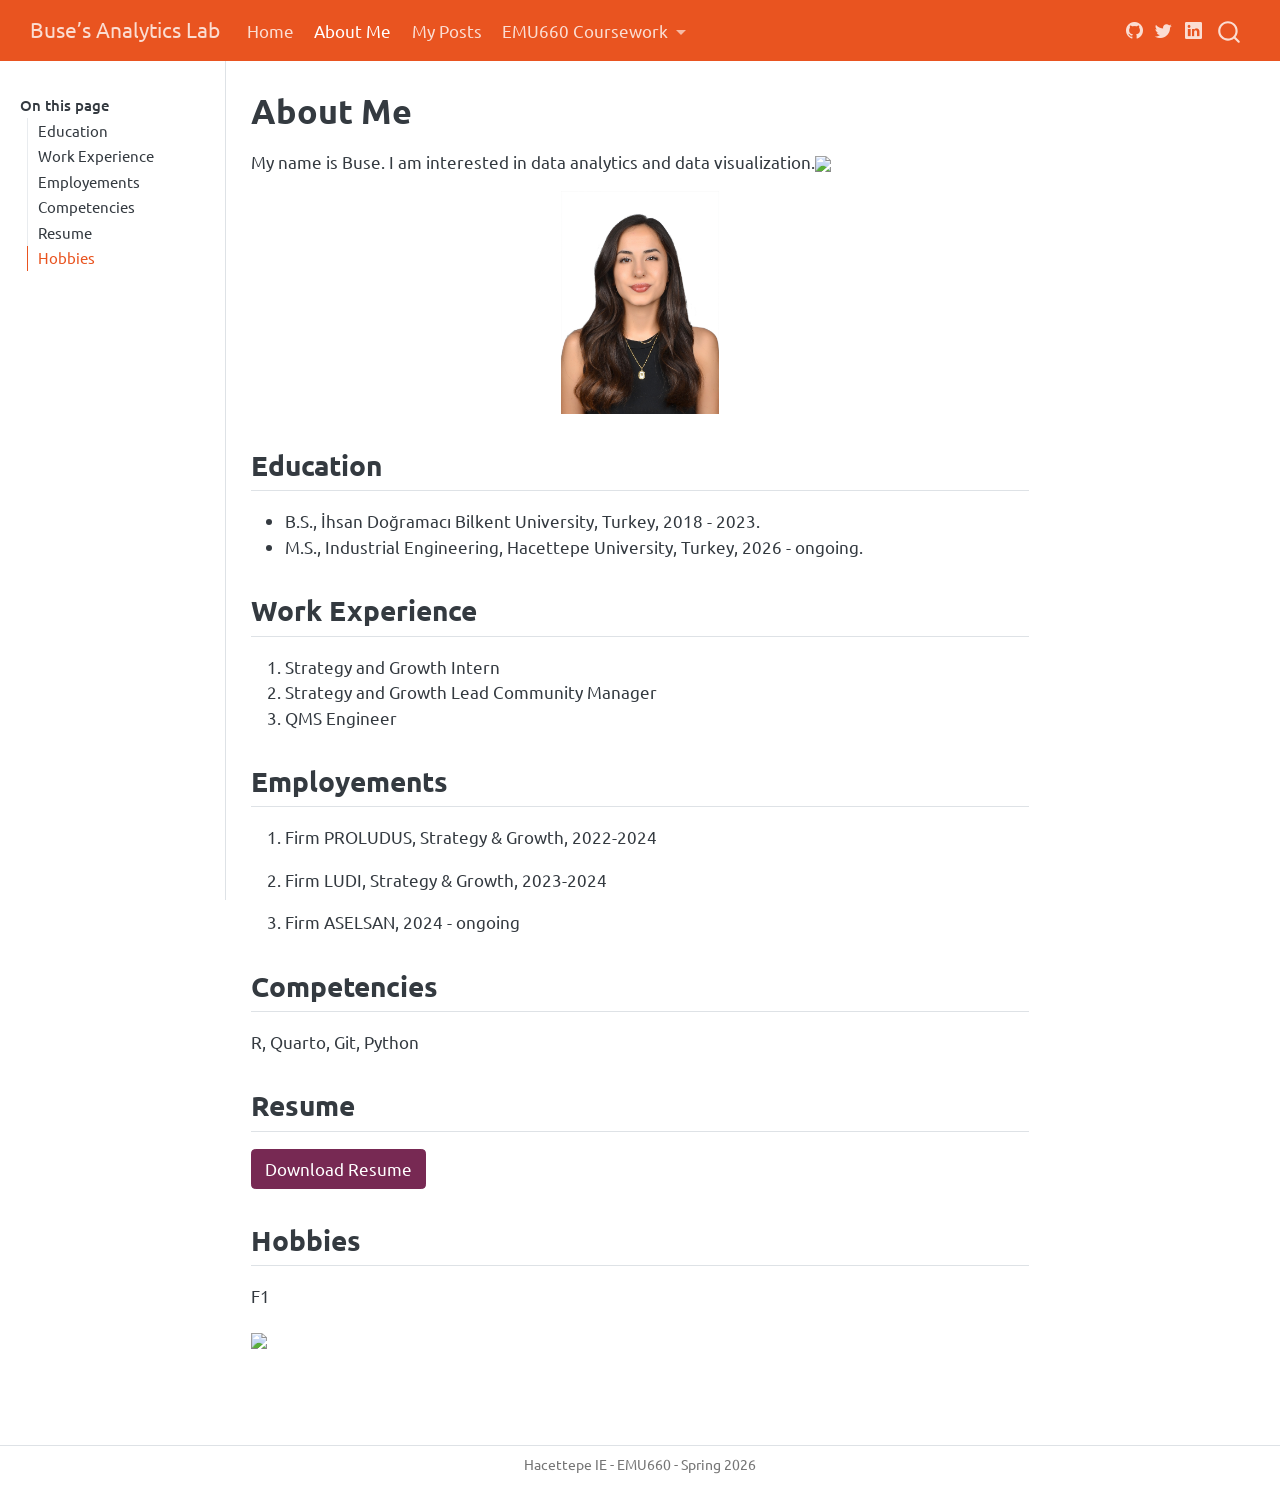
==== commit de11c08a: "button" ====
--- a/docs/about.html
+++ b/docs/about.html
@@ -138,12 +138,10 @@
    
   <ul>
   <li><a href="#education" id="toc-education" class="nav-link active" data-scroll-target="#education">Education</a></li>
-  <li><a href="#work-experience" id="toc-work-experience" class="nav-link" data-scroll-target="#work-experience">Work Experience</a>
-  <ul class="collapse">
+  <li><a href="#work-experience" id="toc-work-experience" class="nav-link" data-scroll-target="#work-experience">Work Experience</a></li>
   <li><a href="#employements" id="toc-employements" class="nav-link" data-scroll-target="#employements">Employements</a></li>
-  </ul></li>
   <li><a href="#competencies" id="toc-competencies" class="nav-link" data-scroll-target="#competencies">Competencies</a></li>
-  <li><a href="#my-cv" id="toc-my-cv" class="nav-link" data-scroll-target="#my-cv">My CV</a></li>
+  <li><a href="#resume" id="toc-resume" class="nav-link" data-scroll-target="#resume">Resume</a></li>
   <li><a href="#hobbies" id="toc-hobbies" class="nav-link" data-scroll-target="#hobbies">Hobbies</a></li>
   </ul>
 </nav>
@@ -180,20 +178,21 @@
 <p><img src="images/buse.JPG" class="quarto-figure quarto-figure-center figure-img" style="width:4.2cm;height:5.9cm"></p>
 </figure>
 </div>
-<section id="education" class="level1">
-<h1>Education</h1>
+<section id="education" class="level2">
+<h2 class="anchored" data-anchor-id="education">Education</h2>
 <ul>
 <li>B.S., İhsan Doğramacı Bilkent University, Turkey, 2018 - 2023.</li>
 <li>M.S., Industrial Engineering, Hacettepe University, Turkey, 2026 - ongoing.</li>
 </ul>
 </section>
-<section id="work-experience" class="level1">
-<h1>Work Experience</h1>
+<section id="work-experience" class="level2">
+<h2 class="anchored" data-anchor-id="work-experience">Work Experience</h2>
 <ol type="1">
 <li>Strategy and Growth Intern</li>
 <li>Strategy and Growth Lead Community Manager</li>
 <li>QMS Engineer</li>
 </ol>
+</section>
 <section id="employements" class="level2">
 <h2 class="anchored" data-anchor-id="employements">Employements</h2>
 <ol type="1">
@@ -202,18 +201,16 @@
 <li><p>Firm ASELSAN, 2024 - ongoing</p></li>
 </ol>
 </section>
-</section>
-<section id="competencies" class="level1">
-<h1>Competencies</h1>
+<section id="competencies" class="level2">
+<h2 class="anchored" data-anchor-id="competencies">Competencies</h2>
 <p>R, Quarto, Git, Python</p>
 </section>
-<section id="my-cv" class="level1">
-<h1>My CV</h1>
-<p>You can download my CV here:<br>
-<a href="files/Buse_Erdogan_Resume.pdf" class="btn btn-success">Download CV</a></p>
+<section id="resume" class="level2">
+<h2 class="anchored" data-anchor-id="resume">Resume</h2>
+<p><a href="files/Buse_Erdogan_Resume.pdf" class="btn btn-dark">Download Resume</a></p>
 </section>
-<section id="hobbies" class="level1">
-<h1>Hobbies</h1>
+<section id="hobbies" class="level2">
+<h2 class="anchored" data-anchor-id="hobbies">Hobbies</h2>
 <p>F1</p>
 <p><img src="https://media1.giphy.com/media/v1.Y2lkPTc5MGI3NjExZXc0NzE2MzVzMmNwZmR6MG54a20zd2dpbXdqZHBzNnlwano4amI5aiZlcD12MV9pbnRlcm5hbF9naWZfYnlfaWQmY3Q9Zw/Irb20yXtA2QStkUnrE/giphy.gif" class="img-fluid" width="160"></p>
 
